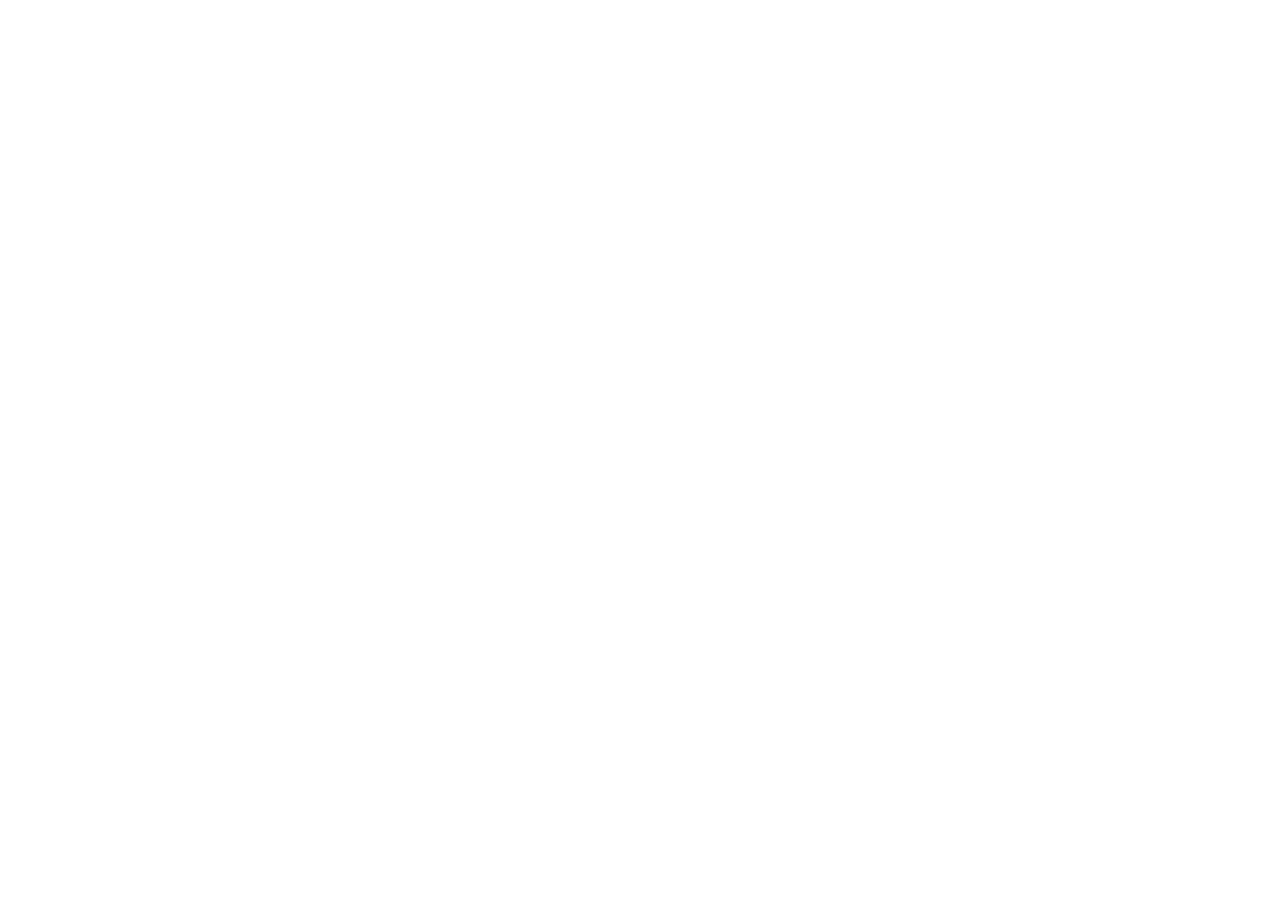
==== feedback.html @ 76251101 "bw1" ====
<!DOCTYPE html>
<html lang="en">
<head>
    <meta charset="UTF-8">
    <meta http-equiv="X-UA-Compatible" content="IE=edge">
    <meta name="viewport" content="width=device-width, initial-scale=1.0">
    <title>Document</title>
    <link rel="stylesheet" href="assets/css/style.css">
</head>
<body>
    
</body>
</html>
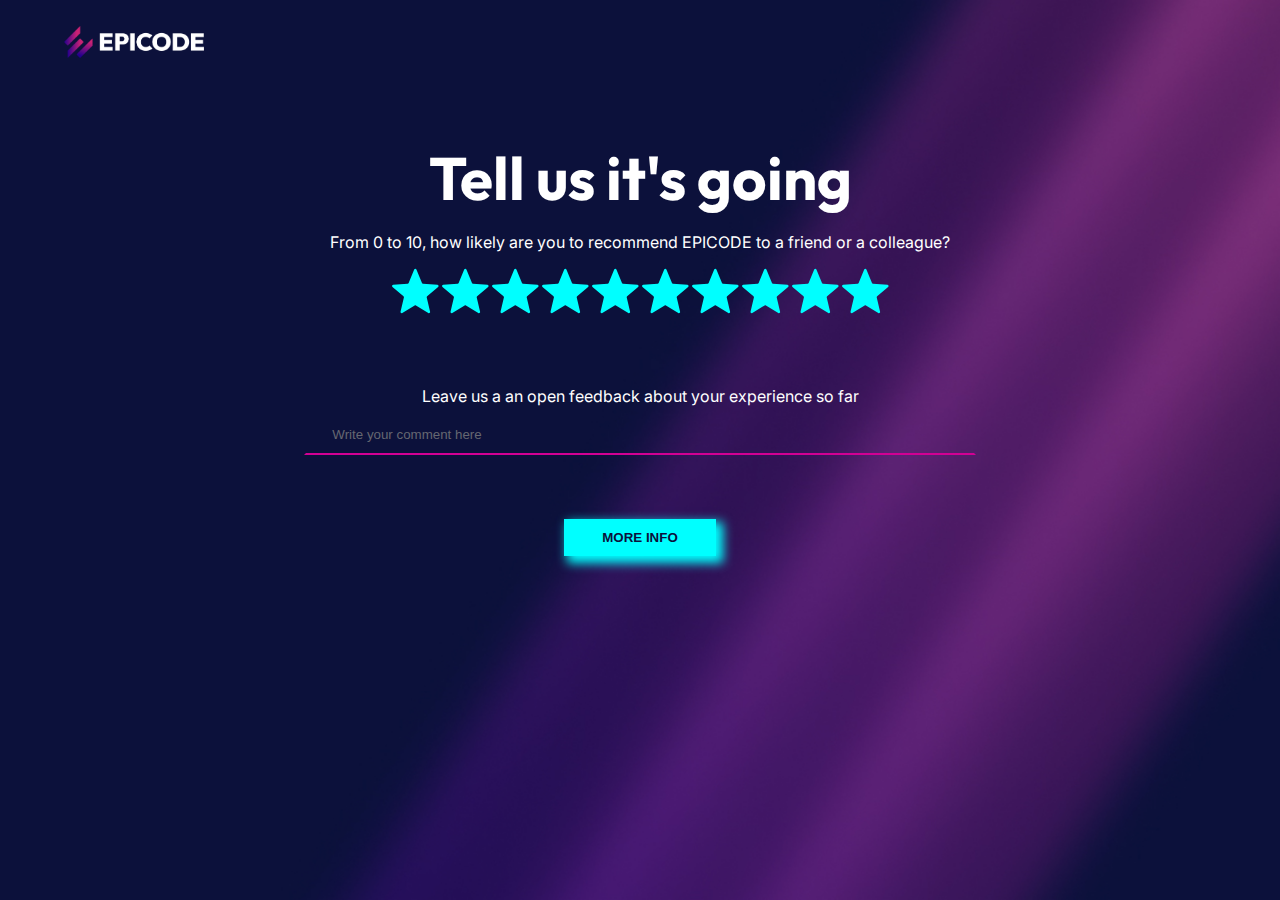
==== commit 64f76ced: "aggiornamenti" ====
--- a/feedback.html
+++ b/feedback.html
@@ -8,6 +8,41 @@
     <link rel="stylesheet" href="assets/css/style.css">
 </head>
 <body>
+    <Header>
+        <div>
+            <img src="assets/img/epicode_logo.png" alt="Logo">
+        </div>
+    </Header>
+    <main>
+        <div class="principale">
+            <div class="sezione1">
+            <h1>Tell us it's going</h1>
+            <h2>From 0 to 10, how likely are you to recommend EPICODE to a friend or a colleague?</h2>
+            <div>
+                <img src="assets/img/star.svg" alt="Stella">
+                <img src="assets/img/star.svg" alt="Stella">
+                <img src="assets/img/star.svg" alt="Stella">
+                <img src="assets/img/star.svg" alt="Stella">
+                <img src="assets/img/star.svg" alt="Stella">
+
+                <img src="assets/img/star.svg" alt="Stella">
+                <img src="assets/img/star.svg" alt="Stella">
+                <img src="assets/img/star.svg" alt="Stella">
+                <img src="assets/img/star.svg" alt="Stella">
+                <img src="assets/img/star.svg" alt="Stella">
+            </div>
+        </div>
     
+            <h2>Leave us a an open feedback about your experience so far</h2>
+            <input class="feedback" type="text" placeholder="Write your comment here">
+            <br>
+            <button class="bottone">
+                MORE INFO
+            </button>
+        </div>
+    </main>
+    <footer>
+
+    </footer>
 </body>
 </html>--- a/assets/css/style.css
+++ b/assets/css/style.css
@@ -0,0 +1,71 @@
+@import url('https://fonts.googleapis.com/css2?family=Inter&family=Outfit&display=swap');
+
+
+html,
+body {
+	margin: 0;
+	padding: 0;
+	border: 0;
+	font-family: 'Outfit', sans-serif;
+	font-size: normal;
+	background-image: url('../img/bg.jpg');
+	background-size: cover;
+	height: 100%;
+	width: 100%;
+	background-repeat: no-repeat;
+	box-sizing: border-box;
+	color: white;
+	line-height: 1.5rem;
+}
+
+h1 {
+	font-size: 60px;
+}
+
+header img {
+	width: 140px;
+	height: auto;
+	max-height: 60px;
+	max-width: 100%;
+	margin-left: 5%;
+	margin-top: 2%;
+}
+
+h2 {
+	font-family: 'Inter', sans-serif;
+	font-size: 16px;
+	font-weight: normal;
+}
+
+.principale {
+	text-align: center;
+	width: 100%;
+	margin: 8% auto;
+}
+
+.feedback {
+	width: 50%;
+	background: transparent;
+	border-color: transparent;
+	border-bottom-color: #d20094;
+	padding-bottom: 0.8em;
+	padding-left: 2em;
+}
+
+::placeholder {
+	color: #656771;
+	}
+
+	.sezione1 {
+		margin-bottom: 5%;
+	}
+
+	.bottone {
+		background-color: #00ffff;
+		box-shadow: 5px 5px 10px 2px #00ffff;
+		padding: 0.7em 2.7em;
+		margin-top: 5%;
+		border-color: transparent;
+		font-weight: bold;
+		color: #0B113B;
+	}
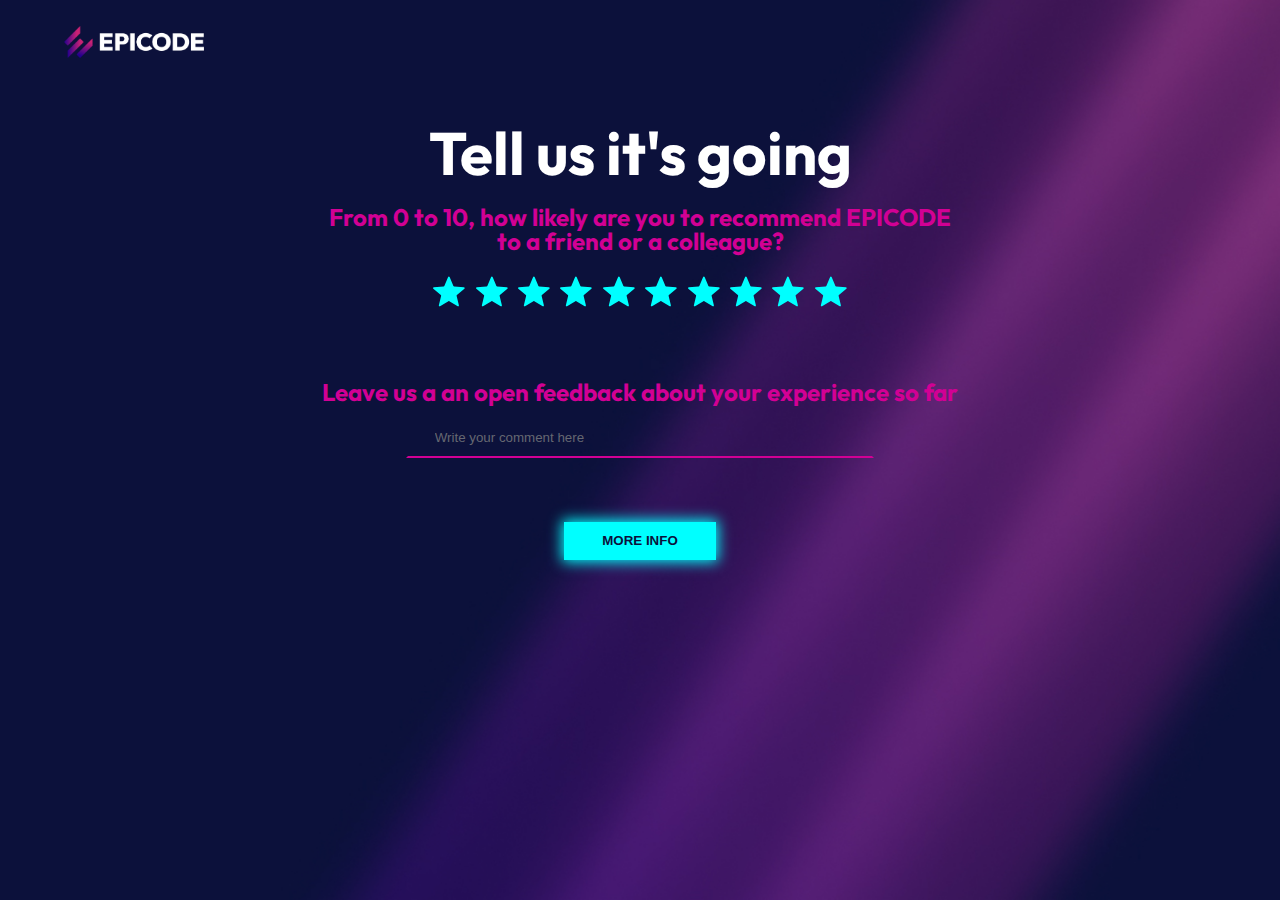
==== commit 94de3998: "nuovo" ====
--- a/feedback.html
+++ b/feedback.html
@@ -1,12 +1,13 @@
 <!DOCTYPE html>
 <html lang="en">
+
 <head>
     <meta charset="UTF-8">
-    <meta http-equiv="X-UA-Compatible" content="IE=edge">
     <meta name="viewport" content="width=device-width, initial-scale=1.0">
-    <title>Document</title>
+    <title>Feedback</title>
     <link rel="stylesheet" href="assets/css/style.css">
 </head>
+
 <body>
     <Header>
         <div>
@@ -16,23 +17,23 @@
     <main>
         <div class="principale">
             <div class="sezione1">
-            <h1>Tell us it's going</h1>
-            <h2>From 0 to 10, how likely are you to recommend EPICODE to a friend or a colleague?</h2>
-            <div>
-                <img src="assets/img/star.svg" alt="Stella">
-                <img src="assets/img/star.svg" alt="Stella">
-                <img src="assets/img/star.svg" alt="Stella">
-                <img src="assets/img/star.svg" alt="Stella">
-                <img src="assets/img/star.svg" alt="Stella">
+                <h1>Tell us it's going</h1>
+                <h2>From 0 to 10, how likely are you to recommend EPICODE <br> to a friend or a colleague?</h2>
+                <div class="stars">
+                    <img src="assets/img/star.svg" alt="Stella">
+                    <img src="assets/img/star.svg" alt="Stella">
+                    <img src="assets/img/star.svg" alt="Stella">
+                    <img src="assets/img/star.svg" alt="Stella">
+                    <img src="assets/img/star.svg" alt="Stella">
 
-                <img src="assets/img/star.svg" alt="Stella">
-                <img src="assets/img/star.svg" alt="Stella">
-                <img src="assets/img/star.svg" alt="Stella">
-                <img src="assets/img/star.svg" alt="Stella">
-                <img src="assets/img/star.svg" alt="Stella">
+                    <img src="assets/img/star.svg" alt="Stella">
+                    <img src="assets/img/star.svg" alt="Stella">
+                    <img src="assets/img/star.svg" alt="Stella">
+                    <img src="assets/img/star.svg" alt="Stella">
+                    <img src="assets/img/star.svg" alt="Stella">
+                </div>
             </div>
-        </div>
-    
+
             <h2>Leave us a an open feedback about your experience so far</h2>
             <input class="feedback" type="text" placeholder="Write your comment here">
             <br>
@@ -45,4 +46,5 @@
 
     </footer>
 </body>
-</html>+
+</html>
--- a/assets/css/style.css
+++ b/assets/css/style.css
@@ -1,71 +1,97 @@
-@import url('https://fonts.googleapis.com/css2?family=Inter&family=Outfit&display=swap');
-
+@import url('https://fonts.googleapis.com/css2?family=Inter&family=Outfit&display=swap%27');
 
 html,
 body {
-	margin: 0;
-	padding: 0;
-	border: 0;
-	font-family: 'Outfit', sans-serif;
-	font-size: normal;
-	background-image: url('../img/bg.jpg');
-	background-size: cover;
-	height: 100%;
-	width: 100%;
-	background-repeat: no-repeat;
-	box-sizing: border-box;
-	color: white;
-	line-height: 1.5rem;
+    margin: 0;
+    padding: 0;
+    border: 0;
+	font-family: 'Inter', sans-serif;
+    background-image: url('../img/bg.jpg');
+    background-size: cover;
+    height: 100%;
+    width: 100%;
+    background-repeat: no-repeat;
+    box-sizing: border-box;
+    color: white;
+    line-height: 1.5rem;
+	font-size: 16px;
 }
 
 h1 {
-	font-size: 60px;
+    font-size: 60px;
+	font-family: 'Outfit', sans-serif;
 }
 
 header img {
-	width: 140px;
-	height: auto;
-	max-height: 60px;
-	max-width: 100%;
-	margin-left: 5%;
-	margin-top: 2%;
+    width: 140px;
+    height: auto;
+    max-height: 60px;
+    max-width: 100%;
+    margin-left: 5%;
+    margin-top: 2%;
 }
 
 h2 {
-	font-family: 'Inter', sans-serif;
-	font-size: 16px;
-	font-weight: normal;
+color: #d20094;
+font-family: 'Outfit', sans-serif;
 }
 
 .principale {
-	text-align: center;
-	width: 100%;
-	margin: 8% auto;
+    text-align: center;
+    width: 100%;
+    margin: 6% auto;
 }
 
 .feedback {
-	width: 50%;
-	background: transparent;
-	border-color: transparent;
-	border-bottom-color: #d20094;
-	padding-bottom: 0.8em;
-	padding-left: 2em;
+    width: 34%;
+    background: transparent;
+    border-color: transparent;
+    border-bottom-color: #d20094;
+    padding-bottom: 0.8em;
+    padding-left: 2em;
 }
 
 ::placeholder {
-	color: #656771;
-	}
+    color: #656771;
+}
 
-	.sezione1 {
-		margin-bottom: 5%;
-	}
+.sezione1 {
+    margin-bottom: 5%;
+}
 
-	.bottone {
-		background-color: #00ffff;
-		box-shadow: 5px 5px 10px 2px #00ffff;
-		padding: 0.7em 2.7em;
-		margin-top: 5%;
-		border-color: transparent;
-		font-weight: bold;
-		color: #0B113B;
-	}
+.bottone {
+    background-color: #00ffff;
+    box-shadow: 0px 0px 13px 2px #00ffff;
+    padding: 0.7em 2.7em;
+    margin-top: 5%;
+    border-color: transparent;
+    font-weight: bold;
+    color: #0B113B;
+}
+
+.stars img {
+    width: 2.5%;
+    padding: 0.2em;
+}
+
+.titolo{
+    font-weight: normal;
+}
+
+span{
+    font-weight: bold;
+}
+
+.principale_alternativo {
+    text-align: left;
+    width: auto;
+    margin: 6% 5%;
+}
+
+#destra{
+    text-align: right;
+}
+
+.primoButton {
+	width: auto;
+}
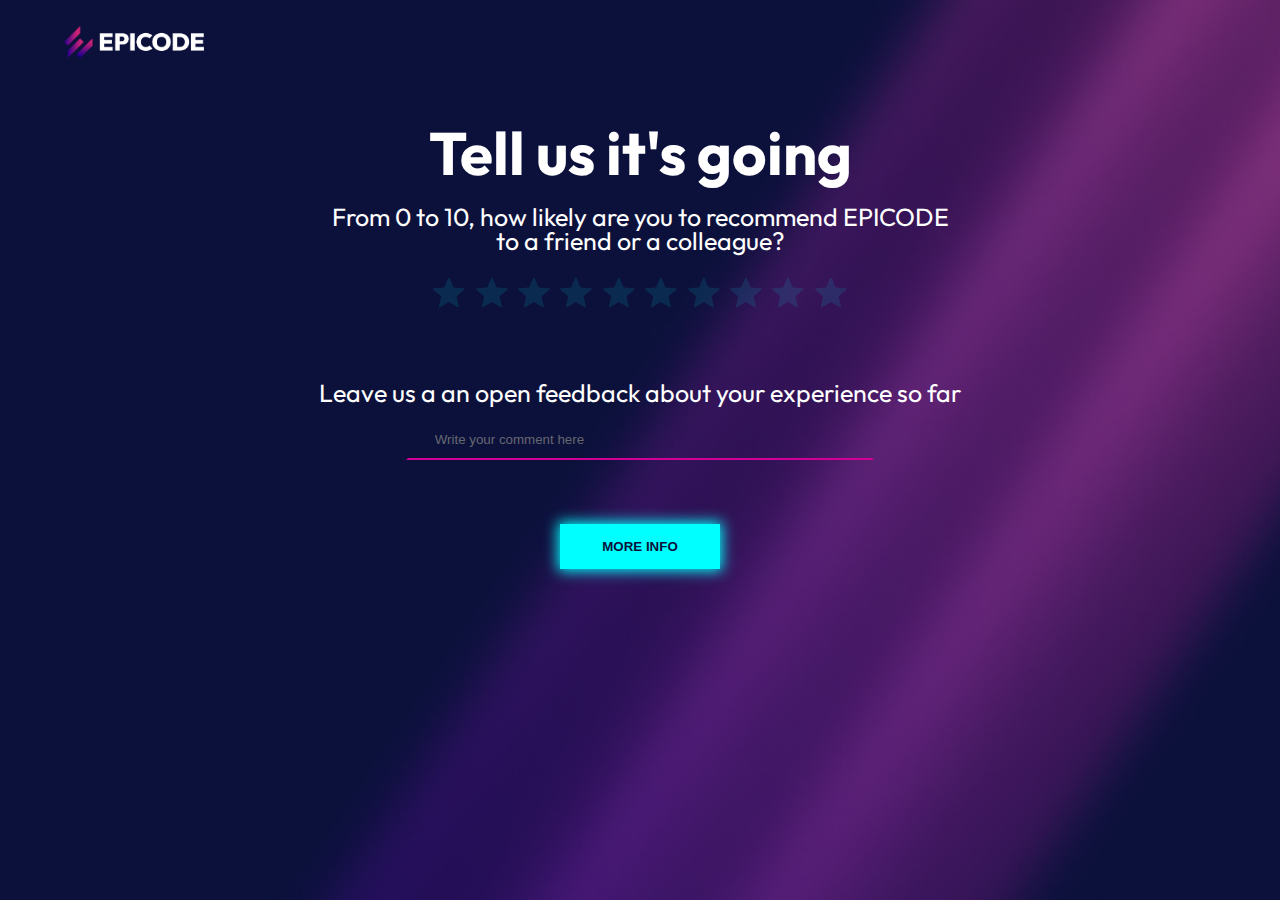
==== commit f6b77b8c: "aggiornamento" ====
--- a/feedback.html
+++ b/feedback.html
@@ -20,17 +20,17 @@
                 <h1>Tell us it's going</h1>
                 <h2>From 0 to 10, how likely are you to recommend EPICODE <br> to a friend or a colleague?</h2>
                 <div class="stars">
-                    <img src="assets/img/star.svg" alt="Stella">
-                    <img src="assets/img/star.svg" alt="Stella">
-                    <img src="assets/img/star.svg" alt="Stella">
-                    <img src="assets/img/star.svg" alt="Stella">
-                    <img src="assets/img/star.svg" alt="Stella">
+                    <img id="stellina" src="assets/img/star.svg" alt="Stella">
+                    <img id="stellina" src="assets/img/star.svg" alt="Stella">
+                    <img id="stellina" src="assets/img/star.svg" alt="Stella">
+                    <img id="stellina" src="assets/img/star.svg" alt="Stella">
+                    <img id="stellina" src="assets/img/star.svg" alt="Stella">
 
-                    <img src="assets/img/star.svg" alt="Stella">
-                    <img src="assets/img/star.svg" alt="Stella">
-                    <img src="assets/img/star.svg" alt="Stella">
-                    <img src="assets/img/star.svg" alt="Stella">
-                    <img src="assets/img/star.svg" alt="Stella">
+                    <img id="stellina" src="assets/img/star.svg" alt="Stella">
+                    <img id="stellina" src="assets/img/star.svg" alt="Stella">
+                    <img id="stellina" src="assets/img/star.svg" alt="Stella">
+                    <img id="stellina" src="assets/img/star.svg" alt="Stella">
+                    <img id="stellina" src="assets/img/star.svg" alt="Stella">
                 </div>
             </div>
 
@@ -45,6 +45,8 @@
     <footer>
 
     </footer>
+
+    <script src="assets/js/feedback.js"></script>
 </body>
 
 </html>
--- a/assets/css/style.css
+++ b/assets/css/style.css
@@ -8,6 +8,7 @@
 	font-family: 'Inter', sans-serif;
     background-image: url('../img/bg.jpg');
     background-size: cover;
+	background-position: center;
     height: 100%;
     width: 100%;
     background-repeat: no-repeat;
@@ -15,11 +16,20 @@
     color: white;
     line-height: 1.5rem;
 	font-size: 16px;
-}
-
-h1 {
+	text-align: center;
+}
+
+h1, h2, h3, h4 {
     font-size: 60px;
 	font-family: 'Outfit', sans-serif;
+}
+
+h2 {
+    font-size: 25px;
+}
+
+header {
+	text-align: left;
 }
 
 header img {
@@ -31,15 +41,20 @@
     margin-top: 2%;
 }
 
-h2 {
-color: #d20094;
-font-family: 'Outfit', sans-serif;
+
+.viola{
+	color: #d20094;
+    font-size: 30px;
+    margin-bottom: 0.5em;
 }
 
 .principale {
-    text-align: center;
     width: 100%;
     margin: 6% auto;
+}
+
+.principale h2 {
+    font-weight: normal;
 }
 
 .feedback {
@@ -62,7 +77,7 @@
 .bottone {
     background-color: #00ffff;
     box-shadow: 0px 0px 13px 2px #00ffff;
-    padding: 0.7em 2.7em;
+    padding: 1em 3em;
     margin-top: 5%;
     border-color: transparent;
     font-weight: bold;
@@ -72,10 +87,25 @@
 .stars img {
     width: 2.5%;
     padding: 0.2em;
-}
+    opacity: 0.1;
+}
+
+.stars img:hover {
+ opacity: 1;   
+} 
 
 .titolo{
     font-weight: normal;
+	color: #E3E3E8;
+    margin-bottom: 1em;
+}
+
+.titolo h2 {
+	font-weight: normal;
+}
+
+.titolo h1 {
+	margin-bottom: 20px;
 }
 
 span{
@@ -88,10 +118,89 @@
     margin: 6% 5%;
 }
 
-#destra{
-    text-align: right;
+#bottone1{
+    margin-left: 50%;
 }
 
 .primoButton {
 	width: auto;
 }
+
+.ultimoButton {
+	background-color: transparent;
+	padding: 0.7em 2.7em;
+    margin-top: 5%;
+	color: white;
+	font-weight: bold;
+	box-shadow: 0px 0px 25px 10px #262266;
+	border: 1px solid white;
+}
+
+
+.inlinea div {
+	display: inline-block;
+}
+
+#content {
+    box-sizing: border-box;
+    width: 105%;
+    display: inline-block;
+    margin: 0 auto ;
+    position: relative;
+    top: -11.4em;
+    padding: 22px;
+    text-align: center;
+    font-size:small;
+}
+
+#countDown {
+    text-align: right;
+    margin-right: 5%;
+}
+
+.circle p {
+    margin-top: 0px ;
+    margin-bottom: 8px;
+    line-height:1.2;
+    font-size: x-small;
+}
+
+aside{
+    display: inline-block;
+    text-align: right;
+    font-size: 4em;
+    padding-top: 8px;
+
+}
+
+#countDown .circle {
+    position: relative;
+    width: 160px;
+    height: 120px;
+    display: inline-block;
+
+}
+
+#countDown .circle svg {
+    position: relative;
+    width: 160px;
+    height: 160px;
+    transform: rotate(270deg) rotateX(180deg);
+}
+
+#countDown .circle svg circle {
+    width: 100%;
+    height: 100%;
+    fill: transparent;
+    stroke-width: 12;
+    stroke: #08080839;
+    transform: translate(6px,6px);
+}
+
+#countDown .circle svg circle:nth-child(2) {
+    stroke: var(--clr);
+    stroke-dasharray:440;
+    stroke-dashoffset: 0;
+    stroke-linecap:square;
+    stroke-linejoin:miter;
+}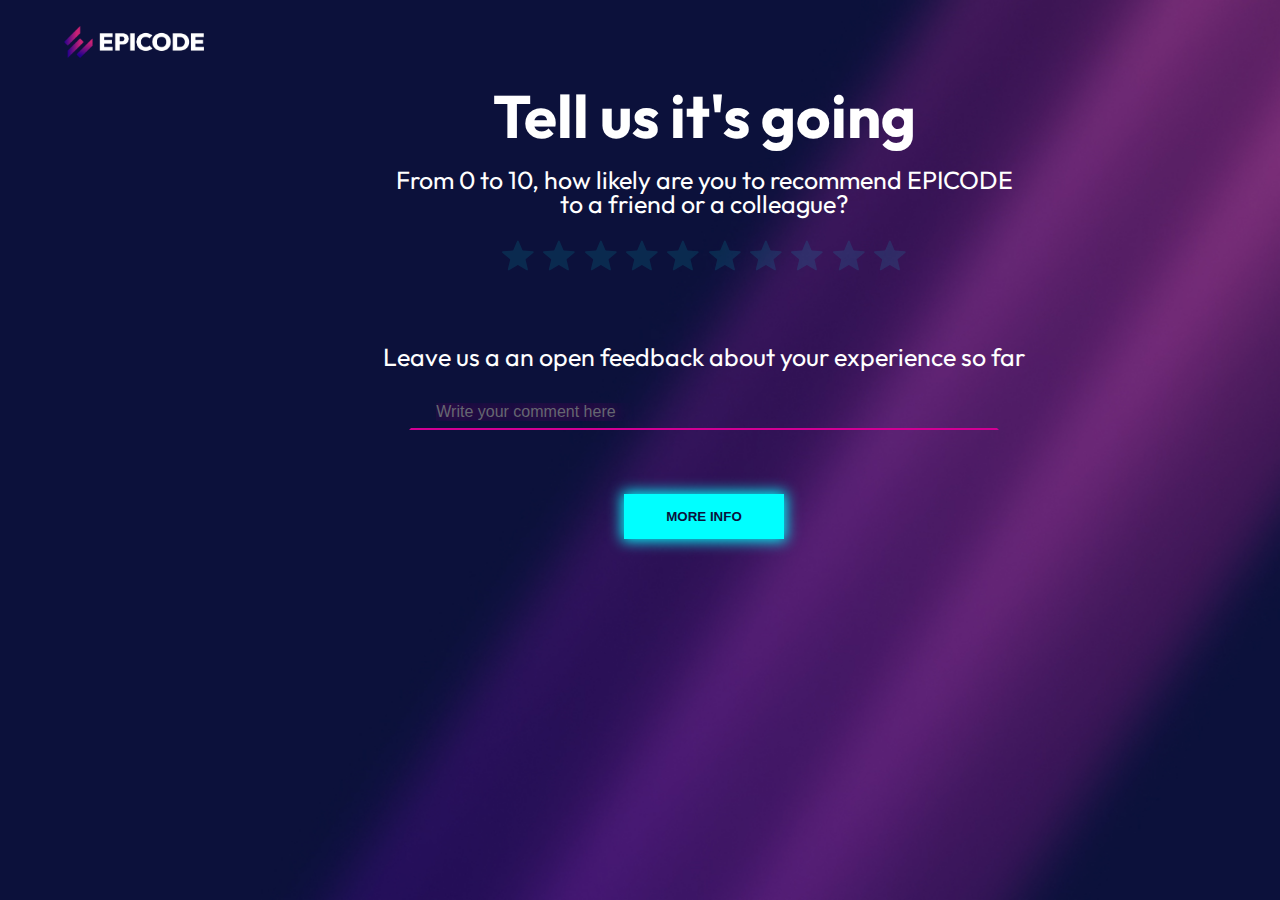
==== commit 0feec455: "agg" ====
--- a/feedback.html
+++ b/feedback.html
@@ -20,17 +20,17 @@
                 <h1>Tell us it's going</h1>
                 <h2>From 0 to 10, how likely are you to recommend EPICODE <br> to a friend or a colleague?</h2>
                 <div class="stars">
-                    <img id="stellina" src="assets/img/star.svg" alt="Stella">
-                    <img id="stellina" src="assets/img/star.svg" alt="Stella">
-                    <img id="stellina" src="assets/img/star.svg" alt="Stella">
-                    <img id="stellina" src="assets/img/star.svg" alt="Stella">
-                    <img id="stellina" src="assets/img/star.svg" alt="Stella">
+                    <img src="assets/img/star.svg" value="1" alt="Stella">
+                    <img src="assets/img/star.svg" value="2" alt="Stella">
+                    <img src="assets/img/star.svg" value="3" alt="Stella">
+                    <img src="assets/img/star.svg" value="4" alt="Stella">
+                    <img src="assets/img/star.svg" value="5" alt="Stella">
 
-                    <img id="stellina" src="assets/img/star.svg" alt="Stella">
-                    <img id="stellina" src="assets/img/star.svg" alt="Stella">
-                    <img id="stellina" src="assets/img/star.svg" alt="Stella">
-                    <img id="stellina" src="assets/img/star.svg" alt="Stella">
-                    <img id="stellina" src="assets/img/star.svg" alt="Stella">
+                    <img src="assets/img/star.svg" value="6" alt="Stella">
+                    <img src="assets/img/star.svg" value="7" alt="Stella">
+                    <img src="assets/img/star.svg" value="8" alt="Stella">
+                    <img src="assets/img/star.svg" value="9" alt="Stella">
+                    <img src="assets/img/star.svg" value="10" alt="Stella">
                 </div>
             </div>
 
--- a/assets/css/style.css
+++ b/assets/css/style.css
@@ -1,27 +1,30 @@
-@import url('https://fonts.googleapis.com/css2?family=Inter&family=Outfit&display=swap%27');
+@import url('https://fonts.googleapis.com/css2?family=Outfit:&display=swap');
 
 html,
 body {
     margin: 0;
     padding: 0;
     border: 0;
-	font-family: 'Inter', sans-serif;
+    font-family: 'Outfit', sans-serif;
     background-image: url('../img/bg.jpg');
     background-size: cover;
-	background-position: center;
+    background-position: center;
     height: 100%;
     width: 100%;
     background-repeat: no-repeat;
     box-sizing: border-box;
     color: white;
     line-height: 1.5rem;
-	font-size: 16px;
-	text-align: center;
-}
-
-h1, h2, h3, h4 {
+    font-size: 16px;
+    text-align: center;
+}
+
+h1,
+h2,
+h3,
+h4 {
     font-size: 60px;
-	font-family: 'Outfit', sans-serif;
+    font-family: 'Outfit', sans-serif;
 }
 
 h2 {
@@ -29,7 +32,7 @@
 }
 
 header {
-	text-align: left;
+    text-align: left;
 }
 
 header img {
@@ -41,37 +44,25 @@
     margin-top: 2%;
 }
 
-
-.viola{
-	color: #d20094;
+/*pagina index*/
+
+.principale2 {
+    text-align: left;
+    margin-left: 5%;
+}
+
+.titolo span {
+font-weight: normal;
+}
+
+.viola {
+    color: #d20094;
     font-size: 30px;
     margin-bottom: 0.5em;
 }
 
-.principale {
-    width: 100%;
-    margin: 6% auto;
-}
-
-.principale h2 {
-    font-weight: normal;
-}
-
-.feedback {
-    width: 34%;
-    background: transparent;
-    border-color: transparent;
-    border-bottom-color: #d20094;
-    padding-bottom: 0.8em;
-    padding-left: 2em;
-}
-
-::placeholder {
-    color: #656771;
-}
-
-.sezione1 {
-    margin-bottom: 5%;
+span {
+    font-weight: bold;
 }
 
 .bottone {
@@ -84,88 +75,69 @@
     color: #0B113B;
 }
 
-.stars img {
-    width: 2.5%;
-    padding: 0.2em;
-    opacity: 0.1;
-}
-
-.stars img:hover {
- opacity: 1;   
-} 
-
-.titolo{
-    font-weight: normal;
-	color: #E3E3E8;
-    margin-bottom: 1em;
-}
-
-.titolo h2 {
-	font-weight: normal;
-}
-
-.titolo h1 {
-	margin-bottom: 20px;
-}
-
-span{
-    font-weight: bold;
-}
-
-.principale_alternativo {
-    text-align: left;
+#bottone1 {
+    margin-left: 50%;
+}
+
+#check1 {
+    appearance: none;
+    border: 2px solid white;
+    background-color: #0B113B;
+    width: 16px;
+    height: 16px;
+}
+
+#check1::before {
+    visibility: hidden;
+}
+
+#check1:checked::after {
+    visibility: visible;
+    font-size: 12px;
+    content: '\2713';
+    position: relative;
+    text-align: center;
+
+}
+
+.primoButton {
     width: auto;
-    margin: 6% 5%;
-}
-
-#bottone1{
-    margin-left: 50%;
-}
-
-.primoButton {
-	width: auto;
-}
-
-.ultimoButton {
-	background-color: transparent;
-	padding: 0.7em 2.7em;
-    margin-top: 5%;
-	color: white;
-	font-weight: bold;
-	box-shadow: 0px 0px 25px 10px #262266;
-	border: 1px solid white;
-}
-
-
-.inlinea div {
-	display: inline-block;
+}
+
+/*quiz*/
+
+#domanda {
+    font-size: 30px;
+    margin-bottom: 70px;
+    line-height: 1.2em;
 }
 
 #content {
     box-sizing: border-box;
     width: 105%;
     display: inline-block;
-    margin: 0 auto ;
+    margin: 0 auto;
     position: relative;
     top: -11.4em;
     padding: 22px;
     text-align: center;
-    font-size:small;
+    font-size: small;
 }
 
 #countDown {
     text-align: right;
     margin-right: 5%;
+    height: 180px;
 }
 
 .circle p {
-    margin-top: 0px ;
+    margin-top: 0px;
     margin-bottom: 8px;
-    line-height:1.2;
+    line-height: 1.2;
     font-size: x-small;
 }
 
-aside{
+aside {
     display: inline-block;
     text-align: right;
     font-size: 4em;
@@ -194,13 +166,241 @@
     fill: transparent;
     stroke-width: 12;
     stroke: #08080839;
-    transform: translate(6px,6px);
+    transform: translate(6px, 6px);
 }
 
 #countDown .circle svg circle:nth-child(2) {
     stroke: var(--clr);
-    stroke-dasharray:440;
+    stroke-dasharray: 440;
     stroke-dashoffset: 0;
-    stroke-linecap:square;
-    stroke-linejoin:miter;
-}+    stroke-linecap: square;
+    stroke-linejoin: miter;
+}
+
+#progresso {
+    font-size: 25px;
+    font-weight: normal;
+}
+
+
+.testo p {
+    padding: 0;
+    margin-bottom: 0;
+}
+
+.forum {
+    display: inline-block;
+    width: 80%;
+    height: 33vh;
+}
+
+.forum button {
+    background-color: rgba(128, 128, 128, 0.1);
+    color: white;
+    width: 350px;
+    height: 70px;
+    border-radius: 50px;
+    margin-left: 40px;
+    margin-bottom: 20px;
+    border: 3px outset;
+    font-weight: bold;
+    font-size: 15px;
+}
+
+.forum button:hover {
+    -webkit-box-shadow: inset 7px 8px 34px 13px #d20094,5px 5px 19px -1px #000000;
+-moz-box-shadow: inset 7px 8px 34px 13px #d20094,5px 5px 19px -1px #000000;
+-o-box-shadow: inset 7px 8px 34px 13px #d20094,5px 5px 19px -1px #000000;
+box-shadow: inset 7px 8px 34px 13px #d20094,5px 5px 19px -1px #000000;
+border-bottom: #d20094;
+}
+
+/* CSS PAGINA RESULT */
+
+#container {
+    width: 70%;
+    height: 80%;
+    font-weight: normal;
+    color: #E3E3E8;
+    margin: 0 auto;
+}
+
+#correct {
+padding-left: 50px;
+    height: 50%;
+    float: left;
+}
+
+#wrong {
+    height: 50%;
+    float: right;
+    padding-right: 80px;
+}
+
+#value {
+    padding-top: 20px;
+    width: 70%;
+    height: 40%;
+    float: right;
+    margin: 0 auto;
+    position: absolute;
+}
+
+#cover-center {
+    display: content;
+}
+
+#wrong h2 {
+    padding-top: 120px;
+    font-size: 3.5em;
+    line-height: 1em;
+    margin-bottom: 0;
+    text-align: right;
+    font-weight: normal;
+}
+
+#correct h2 {
+    padding-top: 120px;
+    font-size: 3.5em;
+    line-height: 0.9;
+    text-align: right;
+    margin-bottom: 0;
+    font-weight: normal;
+
+}
+#percentualeS {
+    margin-right: 20px;
+}
+
+#correct p {
+    text-align: left;
+    margin: 0;
+    margin-left: 10px;
+}
+#correct h1 {
+    margin: 0;
+    padding: 0;
+
+}
+#wrong p {
+    text-align: right;
+    margin: 0;
+
+}
+
+.testoCorrect {
+    font-size: 1.1em;
+    line-height: 1.2em; 
+}
+
+.testoCorrect p {
+    font-size: 0.8em;
+    margin-bottom: 30px;
+   }
+
+.ultimoButton {
+    background-color: transparent;
+    padding: 0.7em 2.7em;
+    color: white;
+    font-weight: bold;
+    box-shadow: 0px 0px 25px 10px #262266;
+    border: 2px solid white;
+    font-size: 1.5em;
+    margin-top: 100px;
+}
+
+.footer {
+    display: contents;
+}
+
+.cerchio {
+    height: 120%;
+}
+
+#value .circle svg {
+    width: 160px;
+    height: 160px;
+    
+}
+
+#value .cerchio svg {
+    fill: transparent;
+    stroke-width: 20px;
+    stroke: #d20093d5;
+    stroke-linecap: round;
+    transform: translate(4px, 4px);
+    transform: rotate(270deg) rotateX(180deg);
+    
+}
+
+#value .cerchio svg circle:nth-child(2) {
+    stroke: var(--clr1);
+    stroke-dasharray: 360;
+    stroke-dashoffset: 108;
+
+}
+
+#value div .testoCorrect {
+    position: relative;
+    bottom: 90%;
+    text-align: center;
+    color: white;
+    font-size: 500;
+}
+#testoCorrect span {
+    font-size: 1.5em;
+    font-weight: lighter;
+    
+}
+
+/* CSS PAGINA feedback */
+
+.principale {
+    width: 100%;
+    margin-left: 5%;
+}
+
+.principale h2 {
+    font-weight: normal;
+}
+
+.feedback {
+    width: 43%;
+    background: transparent;
+    border-color: transparent;
+    border-bottom-color: #d20094;
+    padding: 10px;
+    padding-bottom: 4px;
+    padding-left: 25px;
+    margin: 0;
+    color: #d20094;
+    line-height: 1.4em;
+    font-size: 1em;
+    text-shadow: 0 0 20px #d20094;
+}
+
+.feedback:focus {
+    outline: none;
+}
+
+::placeholder {
+    color: #656771;
+    font-size: 1em;
+}
+
+.sezione1 {
+    margin-bottom: 5%;
+}
+
+.stars img {
+    width: 2.5%;
+    padding: 0.2em;
+    opacity: 0.1;
+}
+
+.stars img.stelleColorate {
+    opacity: 1;
+}
+
+
+
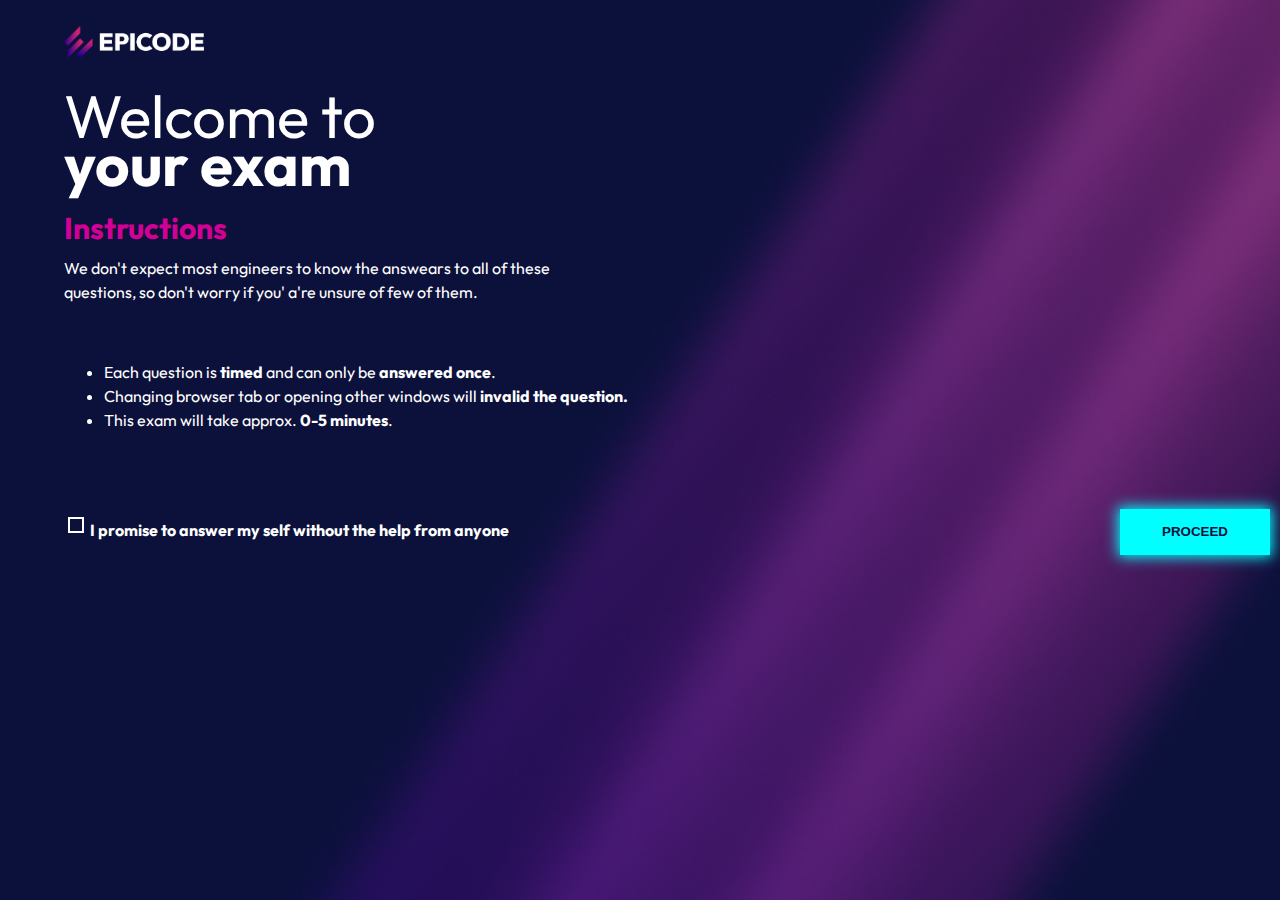
==== commit 478a4951: "Progetto finito" ====
--- a/feedback.html
+++ b/feedback.html
@@ -49,4 +49,4 @@
     <script src="assets/js/feedback.js"></script>
 </body>
 
-</html>
+</html>--- a/assets/css/style.css
+++ b/assets/css/style.css
@@ -31,6 +31,12 @@
     font-size: 25px;
 }
 
+button,
+.stars,
+input {
+    cursor: pointer;
+}
+
 header {
     text-align: left;
 }
@@ -52,7 +58,7 @@
 }
 
 .titolo span {
-font-weight: normal;
+    font-weight: normal;
 }
 
 .viola {
@@ -173,7 +179,7 @@
     stroke: var(--clr);
     stroke-dasharray: 440;
     stroke-dashoffset: 0;
-    stroke-linecap: square;
+    stroke-linecap: round;
     stroke-linejoin: miter;
 }
 
@@ -208,11 +214,11 @@
 }
 
 .forum button:hover {
-    -webkit-box-shadow: inset 7px 8px 34px 13px #d20094,5px 5px 19px -1px #000000;
--moz-box-shadow: inset 7px 8px 34px 13px #d20094,5px 5px 19px -1px #000000;
--o-box-shadow: inset 7px 8px 34px 13px #d20094,5px 5px 19px -1px #000000;
-box-shadow: inset 7px 8px 34px 13px #d20094,5px 5px 19px -1px #000000;
-border-bottom: #d20094;
+    -webkit-box-shadow: inset 7px 8px 34px 13px #d20094, 5px 5px 19px -1px #000000;
+    -moz-box-shadow: inset 7px 8px 34px 13px #d20094, 5px 5px 19px -1px #000000;
+    -o-box-shadow: inset 7px 8px 34px 13px #d20094, 5px 5px 19px -1px #000000;
+    box-shadow: inset 7px 8px 34px 13px #d20094, 5px 5px 19px -1px #000000;
+    border-bottom: #d20094;
 }
 
 /* CSS PAGINA RESULT */
@@ -226,7 +232,7 @@
 }
 
 #correct {
-padding-left: 50px;
+    padding-left: 50px;
     height: 50%;
     float: left;
 }
@@ -268,6 +274,7 @@
     font-weight: normal;
 
 }
+
 #percentualeS {
     margin-right: 20px;
 }
@@ -277,11 +284,13 @@
     margin: 0;
     margin-left: 10px;
 }
+
 #correct h1 {
     margin: 0;
     padding: 0;
 
 }
+
 #wrong p {
     text-align: right;
     margin: 0;
@@ -290,13 +299,13 @@
 
 .testoCorrect {
     font-size: 1.1em;
-    line-height: 1.2em; 
+    line-height: 1.2em;
 }
 
 .testoCorrect p {
     font-size: 0.8em;
     margin-bottom: 30px;
-   }
+}
 
 .ultimoButton {
     background-color: transparent;
@@ -320,7 +329,7 @@
 #value .circle svg {
     width: 160px;
     height: 160px;
-    
+
 }
 
 #value .cerchio svg {
@@ -330,7 +339,7 @@
     stroke-linecap: round;
     transform: translate(4px, 4px);
     transform: rotate(270deg) rotateX(180deg);
-    
+
 }
 
 #value .cerchio svg circle:nth-child(2) {
@@ -347,17 +356,18 @@
     color: white;
     font-size: 500;
 }
+
 #testoCorrect span {
     font-size: 1.5em;
     font-weight: lighter;
-    
+
 }
 
 /* CSS PAGINA feedback */
 
 .principale {
     width: 100%;
-    margin-left: 5%;
+    margin-top: 80px;
 }
 
 .principale h2 {
@@ -393,14 +403,11 @@
 }
 
 .stars img {
-    width: 2.5%;
+    width: 3%;
     padding: 0.2em;
     opacity: 0.1;
 }
 
 .stars img.stelleColorate {
     opacity: 1;
-}
-
-
-
+}